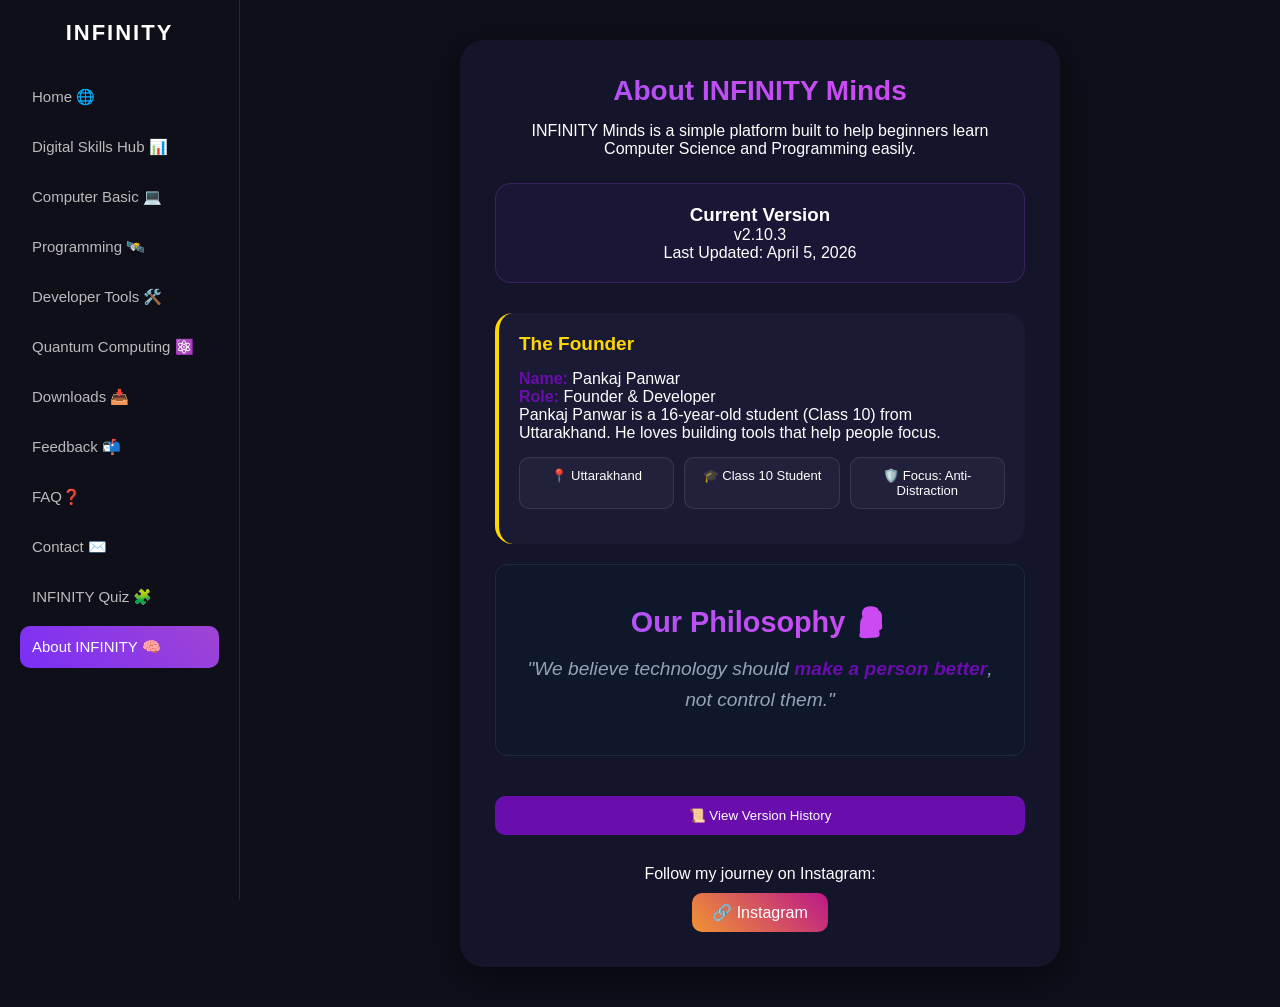
==== about.html @ c0ae026f "Add files via upload" ====
<!DOCTYPE html>
<html lang="en">
<head>
  
  <!-- Backup Code -->
  <link rel="canonical" href="https://infinitymind1.netlify.app/about.html">
  
  <!-- Google Analytics -->
  <script async src="https://www.googletagmanager.com/gtag/js?id=G-XLYRTMS32V"></script>
  <script>
    window.dataLayer = window.dataLayer || [];
    function gtag(){dataLayer.push(arguments);}
    gtag('js', new Date());
    gtag('config', 'G-XLYRTMS32V');
  </script>
  
  <meta charset="UTF-8">
  <meta name="robots" content="index, follow">
   <title>About InfinityMind – Coding Learning Platform</title>
   <meta name="description" content="Learn about InfinityMind, a platform created to help beginners start their coding journey easily.">
  <meta name="author" content="Pankaj Panwar">
  <meta name="viewport" content="width=device-width, initial-scale=1.0">
  <link rel="stylesheet" href="about.css">
  <script src="version.js" defer></script>
  
  <!-- Organization Schema -->
  
  <script type="application/ld+json">
{
  "@context": "https://schema.org",
  "@type": "Organization",
  "@id": "https://infinitymind1.netlify.app/#organization",
  "name": "INFINITY Minds",
  "alternateName": "InfinityMind1",
  "url": "https://infinitymind1.netlify.app/",
  "logo": {
    "@type": "ImageObject",
    "url": "https://infinitymind1.netlify.app/images/logo.png"
  },
  "description": "INFINITY Minds is an educational platform providing coding tutorials, programming resources, and developer tools for students and beginners.",
  
  "founder": {
    "@type": "Person",
    "name": "Pankaj Panwar"
  },

  "member": [
    {
      "@type": "Person",
      "name": "Shivin Gusain"
    }
  ],

  "contactPoint": {
    "@type": "ContactPoint",
    "contactType": "customer support",
    "email": "pankajsingh9w7@gmail.com"
  },

  "sameAs": [
    "https://instagram.com/infinitymind.tech",
    "https://github.com/infinityminds-dev"
  ]
}
</script>
  
  <script type="application/ld+json">
{
  "@context": "https://schema.org",
  "@type": "BreadcrumbList",
  "itemListElement": [
    {
      "@type": "ListItem",
      "position": 1,
      "name": "Home",
      "item": "https://infinitymind1.netlify.app/"
    },
    {
      "@type": "ListItem",
      "position": 2,
      "name": "About",
      "item": "https://infinitymind1.netlify.app/about.html"
    }
  ]
}
</script>
  
  <!-- About Page Schema -->
<script type="application/ld+json">
{
  "@context": "https://schema.org",
  "@type": "AboutPage",
  "@id": "https://infinitymind1.netlify.app/about.html",
  "url": "https://infinitymind1.netlify.app/about.html",
  "name": "About INFINITY Minds",
  "description": "Learn about INFINITY Minds, an educational platform created to help students learn coding, programming, and technology skills.",
  "isPartOf": {
    "@id": "https://infinitymind1.netlify.app/#website"
  },
  "about": {
    "@type": "Organization",
    "name": "INFINITY Minds",
    "url": "https://infinitymind1.netlify.app/"
  }
}
</script>
  
</head>

<body>
  
  <button class="menu-btn" onclick="toggleSidebar()">☰</button>

  <aside class="sidebar" id="sidebar">
    <h2 class="logo">INFINITY</h2>
    <nav>
      <a href="home.html">Home 🌐</a> 
      <a href="tutorials.html">Digital Skills Hub 📊</a>
      <a href="Computer.html">Computer Basic 💻</a>
      <a href="Course.html">Programming 🛰️</a>
      <a href="devlog.html">Developer Tools 🛠️</a>
      <a class="F" href="Quantum.html">Quantum Computing ⚛️</a>
      <a href="Download.html">Downloads 📥</a>
      <a href="feedback.html">Feedback 📬</a>
      <a href="faq.html">FAQ❓</a>
      <a href="contact.html">Contact ✉️</a>
       <a href="quiz.html" >INFINITY Quiz 🧩 </a>
      <a href="about.html" class="active">About INFINITY 🧠</a>
    </nav>
  </aside>

  <div class="content-wrapper">
    <section class="about-infinity">
      <h2>About INFINITY Minds</h2>
      <p>INFINITY Minds is a simple platform built to help beginners learn Computer Science and Programming easily.</p>

        <div class="version-box">
    <h3>Current Version</h3>
    <p id="version-number"></p>
    <p id="last-updated"></p>
  </div>

      <div class="founder-card">
        <h3 class="section-title">The Founder</h3>
        <div class="founder-details">
          <p><strong>Name:</strong> Pankaj Panwar</p>
          
          <p><strong>Role:</strong> Founder & Developer</p>
          <p>Pankaj Panwar is a 16-year-old student (Class 10) from Uttarakhand. He loves building tools that help people focus.</p>
          
          <div class="quick-stats-grid">
            <div class="stat-item">📍 Uttarakhand</div>
            <div class="stat-item">🎓 Class 10 Student</div>
            <div class="stat-item">🛡️ Focus: Anti-Distraction</div>
          </div>
        </div>
      </div>

      <section class="philosophy-section" style="text-align: center; padding: 40px 20px; background: #0f172a; border-radius: 12px; margin: 20px 0; border: 1px solid #1e293b;">
    <h2 style="color: #38bdf8; font-size: 1.8rem; margin-bottom: 15px;">Our Philosophy 🗿</h2>
    <p style="color: #94a3b8; font-size: 1.2rem; font-style: italic; line-height: 1.6;">
        "We believe technology should <strong>make a person better</strong>, not control them."
    </p>
</section>

      
      <button class="changelog-btn" onclick="window.location.href='changelog.html'" style="width:100%; margin-top:20px; padding:12px; background:#6a0dad; color:white; border:none; border-radius:10px; cursor:pointer;">
        📜 View Version History
      </button>

      <div class="social-section" style="margin-top:30px;">
        <p>Follow my journey on Instagram:</p>
        <a href="https://instagram.com/infinitymind.tech" target="_blank" style="display:inline-block; margin-top:10px; padding:10px 20px; background:linear-gradient(45deg, #f09433, #bc1888); color:white; text-decoration:none; border-radius:10px;">
          🔗 Instagram
        </a>
      </div>
    </section>
  </div>

  <script>
    function toggleSidebar() {
      document.getElementById('sidebar').classList.toggle('show');
    }
  </script>
</body>
---- about.css ----
/* RESET & BASE */
* {
  margin: 0;
  padding: 0;
  box-sizing: border-box;
  font-family: 'Segoe UI', Arial, sans-serif;
}

body {
  background: #0f0f1a;
  color: white;
  min-height: 100vh;
  overflow-x: hidden;
}

/* SIDEBAR - Fixed Desktop Layout */
.sidebar {
  width: 240px;
  background: #0f0f1a;
  border-right: 1px solid rgba(255, 255, 255, 0.1);
  height: 100vh;
  position: fixed;
  left: 0;
  top: 0;
  padding: 20px;
  transition: 0.3s ease;
  z-index: 1001;
}

.logo {
  color: #fff;
  text-align: center;
  font-size: 22px;
  margin-bottom: 30px;
  font-weight: bold;
  letter-spacing: 2px;
}

.sidebar nav a {
  display: block;
  padding: 12px;
  margin-bottom: 8px;
  text-decoration: none;
  color: #bbb;
  border-radius: 10px;
  transition: 0.3s;
  font-size: 15px;
}

.sidebar nav a:hover {
  background: rgba(168, 85, 247, 0.1);
  color: #c084fc;
}

.sidebar nav a.active {
  background: linear-gradient(45deg, #7b2ff7, #9f44d3);
  color: white;
}

/* CONTENT WRAPPER */
.content-wrapper {
  margin-left: 240px; /* Sidebar ke liye jagah */
  padding: 40px 20px;
  display: flex;
  justify-content: center;
  transition: 0.3s;
}

/* ABOUT SECTION */
.about-infinity {
  width: 100%;
  max-width: 600px;
  background: #14142b;
  padding: 35px;
  border-radius: 24px;
  box-shadow: 0 10px 40px rgba(0, 0, 0, 0.5);
  text-align: center;
}

.about-infinity h2 {
  font-size: 28px;
  margin-bottom: 15px;
  background: linear-gradient(45deg, #a855f7, #d946ef);
  -webkit-background-clip: text;
  -webkit-text-fill-color: transparent;
}

/* VERSION BOX */
.version-box {
  background: rgba(168, 85, 247, 0.05);
  border: 1px solid rgba(168, 85, 247, 0.2);
  padding: 20px;
  border-radius: 16px;
  margin: 25px 0;
}

/* FOUNDER CARD */
.founder-card {
  margin-top: 30px;
  padding: 20px;
  background: #1a1a35;
  border-radius: 18px;
  text-align: left;
  border-left: 4px solid #ffd700;
}

.section-title { color: #ffd700; font-size: 19px; margin-bottom: 15px; }

/* STATS GRID */
.quick-stats-grid {
  display: grid;
  grid-template-columns: repeat(auto-fit, minmax(140px, 1fr));
  gap: 10px;
  margin: 15px 0;
}

.stat-item {
  background: rgba(255, 255, 255, 0.03);
  padding: 10px;
  border-radius: 10px;
  font-size: 13px;
  border: 1px solid rgba(255, 255, 255, 0.1);
  text-align: center;
}

/* MOBILE MENU BUTTON */
.menu-btn {
  display: none;
  position: fixed;
  top: 15px;
  left: 15px;
  width: 45px;
  height: 45px;
  background: #6a0dad;
  color: white;
  border: none;
  border-radius: 10px;
  z-index: 1002;
  font-size: 20px;
  cursor: pointer;
}

/* MOBILE RESPONSIVE FIXES */
@media (max-width: 768px) {
  .sidebar {
    transform: translateX(-100%); /* Mobile par chhupa do */
  }

  .sidebar.show {
    transform: translateX(0); /* Button click par dikhao */
  }

  .content-wrapper {
    margin-left: 0; /* Mobile par sidebar ki jagah zero */
    padding-top: 80px;
  }

  .menu-btn {
    display: flex;
    align-items: center;
    justify-content: center;
  }

  .quick-stats-grid {
    grid-template-columns: 1fr;
  }
}


strong{
  
  color:#6a0dad;
}
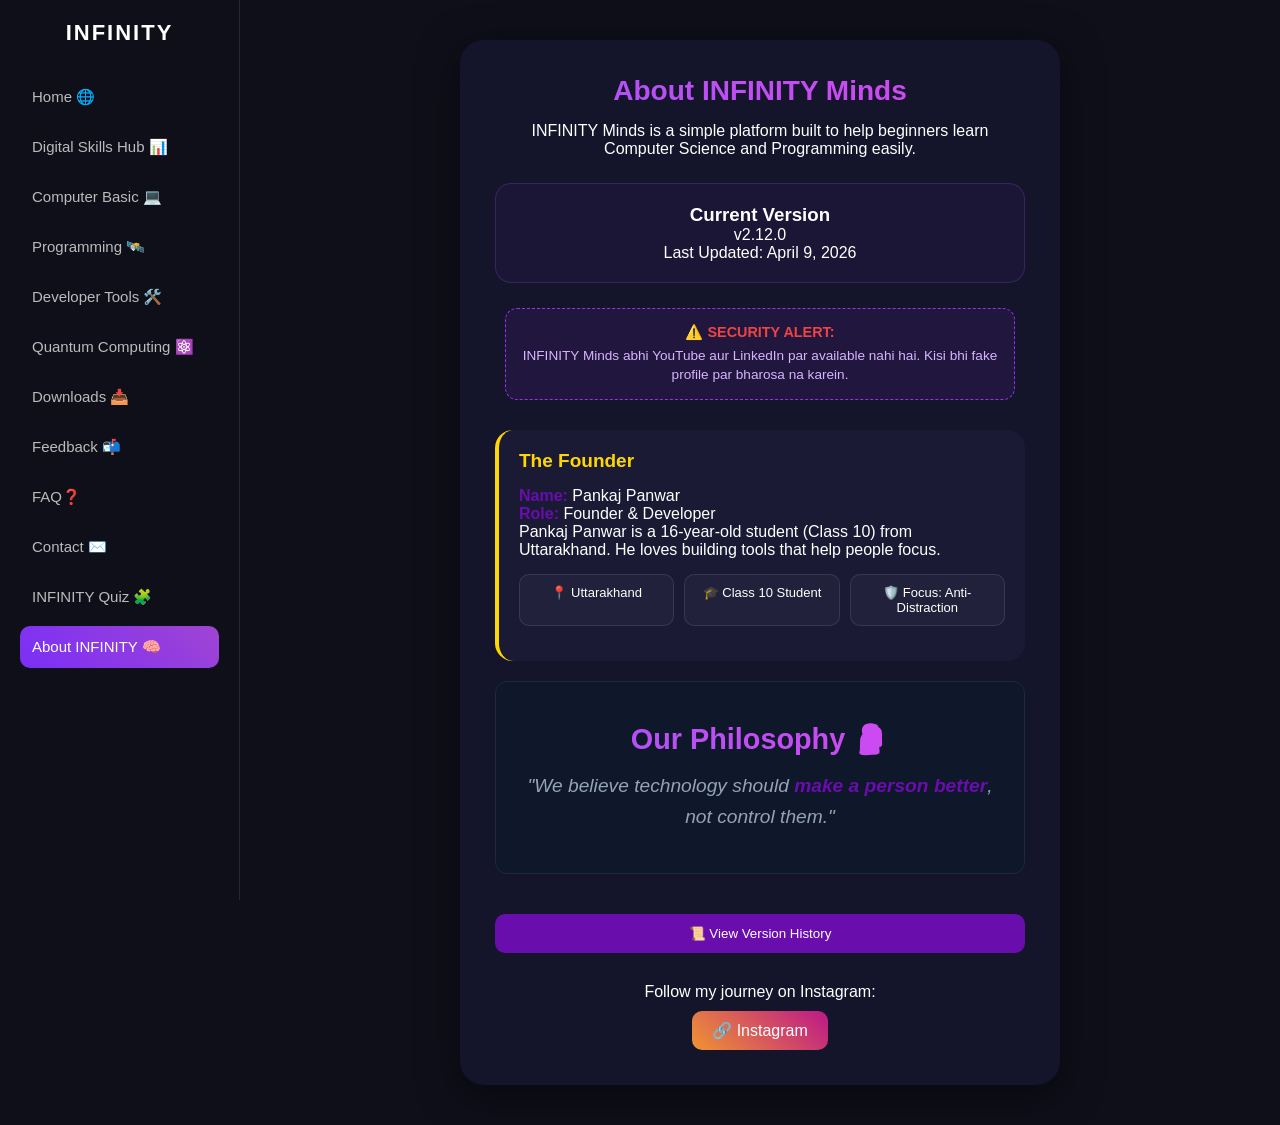
==== commit 47eaa6bf: "Add files via upload" ====
--- a/about.html
+++ b/about.html
@@ -2,8 +2,6 @@
 <html lang="en">
 <head>
   
-  <!-- Backup Code -->
-  <link rel="canonical" href="https://infinitymind1.netlify.app/about.html">
   
   <!-- Google Analytics -->
   <script async src="https://www.googletagmanager.com/gtag/js?id=G-XLYRTMS32V"></script>
@@ -139,6 +137,16 @@
     <p id="version-number"></p>
     <p id="last-updated"></p>
   </div>
+      
+      <div style="background: rgba(147, 51, 234, 0.1); border: 1px dashed #9333ea; padding: 15px; border-radius: 12px; margin: 20px 10px; text-align: center;">
+    <p style="font-size: 0.9em; color: #ef4444; font-weight: bold; margin: 0;">
+        ⚠️ SECURITY ALERT:
+    </p>
+    <p style="font-size: 0.85em; color: #d8b4fe; margin: 5px 0 0 0; line-height: 1.4;">
+        INFINITY Minds abhi YouTube aur LinkedIn par available nahi hai. Kisi bhi fake profile par bharosa na karein.
+    </p>
+</div>
+
 
       <div class="founder-card">
         <h3 class="section-title">The Founder</h3>
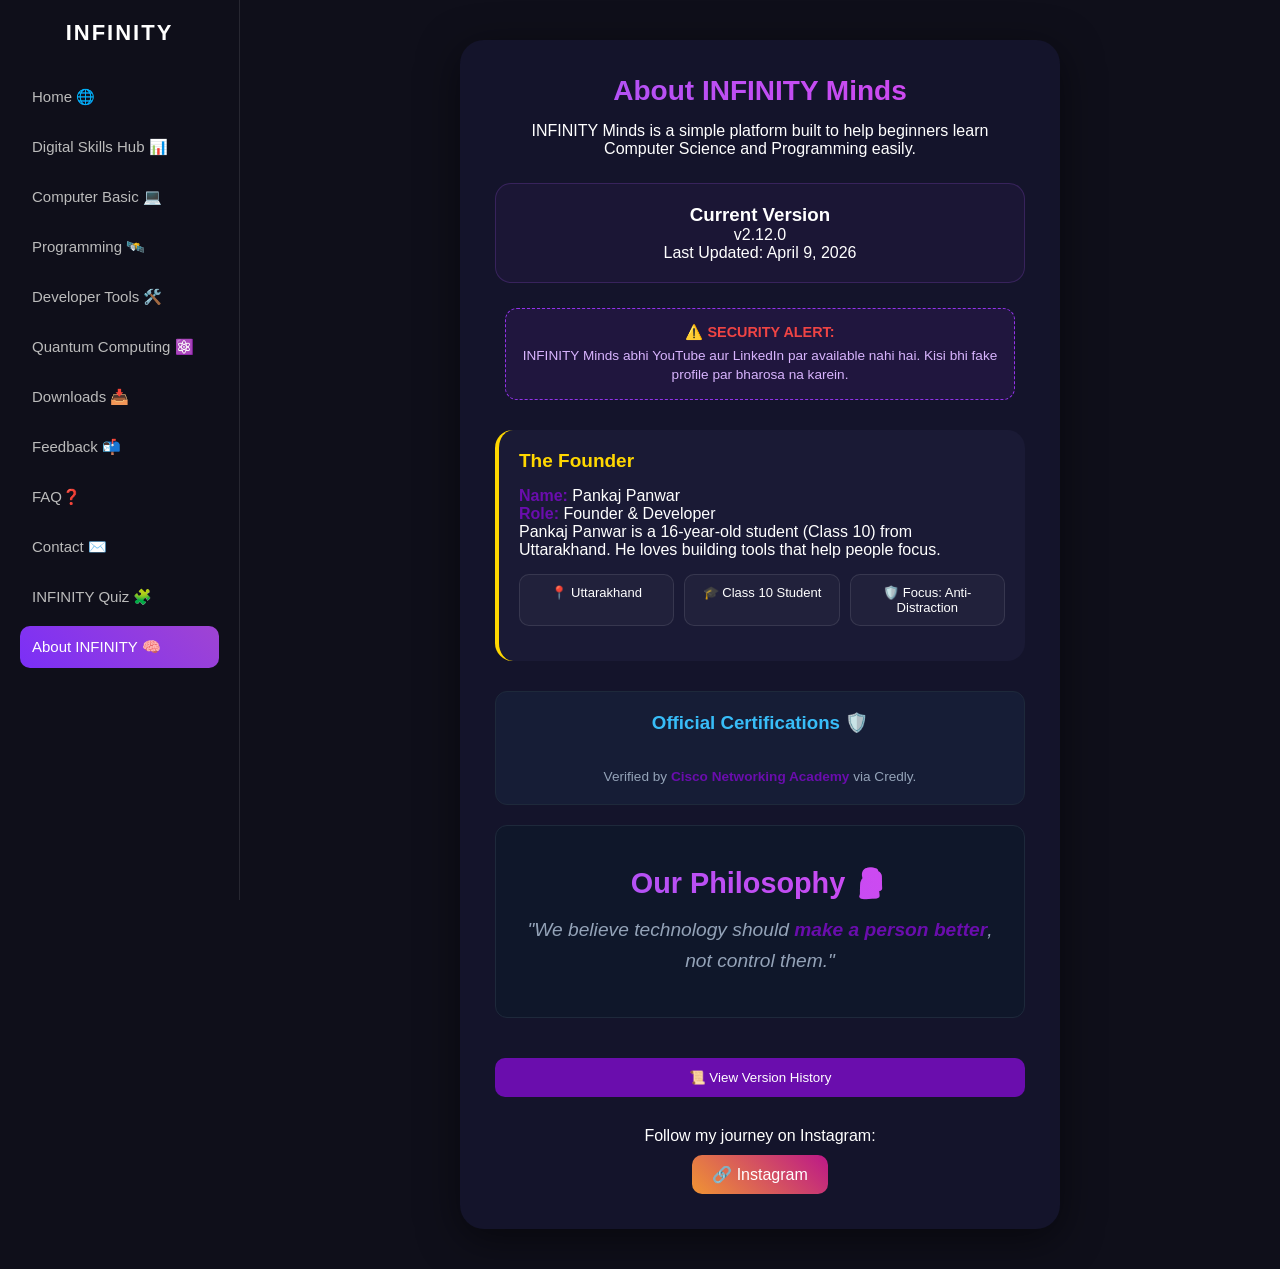
==== commit 09ab04d4: "Add files via upload" ====
--- a/about.html
+++ b/about.html
@@ -1,6 +1,7 @@
 <!DOCTYPE html>
 <html lang="en">
 <head>
+  <link rel="canonical" href="https://infinityminds.vercel.app/" />
   
   
   <!-- Google Analytics -->
@@ -164,6 +165,20 @@
         </div>
       </div>
 
+      <section class="certifications-section" style="margin-top: 30px; text-align: center; padding: 20px; background: rgba(56, 189, 248, 0.05); border-radius: 12px; border: 1px solid #1e293b;">
+    <h3 style="color: #38bdf8; margin-bottom: 20px;">Official Certifications 🛡️</h3>
+    
+    <div style="display: flex; justify-content: center; align-items: center; flex-wrap: wrap; gap: 20px;">
+        <div data-iframe-width="150" data-iframe-height="270" data-share-badge-id="d1251ff2-654f-4cbd-8a54-75632d92e60d" data-share-badge-host="https://www.credly.com"></div>
+        <script type="text/javascript" async src="//cdn.credly.com/assets/utilities/embed.js"></script>
+        </div>
+    
+    <p style="color: #94a3b8; font-size: 0.85em; margin-top: 15px;">
+        Verified by <strong>Cisco Networking Academy</strong> via Credly.
+    </p>
+</section>
+
+      
       <section class="philosophy-section" style="text-align: center; padding: 40px 20px; background: #0f172a; border-radius: 12px; margin: 20px 0; border: 1px solid #1e293b;">
     <h2 style="color: #38bdf8; font-size: 1.8rem; margin-bottom: 15px;">Our Philosophy 🗿</h2>
     <p style="color: #94a3b8; font-size: 1.2rem; font-style: italic; line-height: 1.6;">
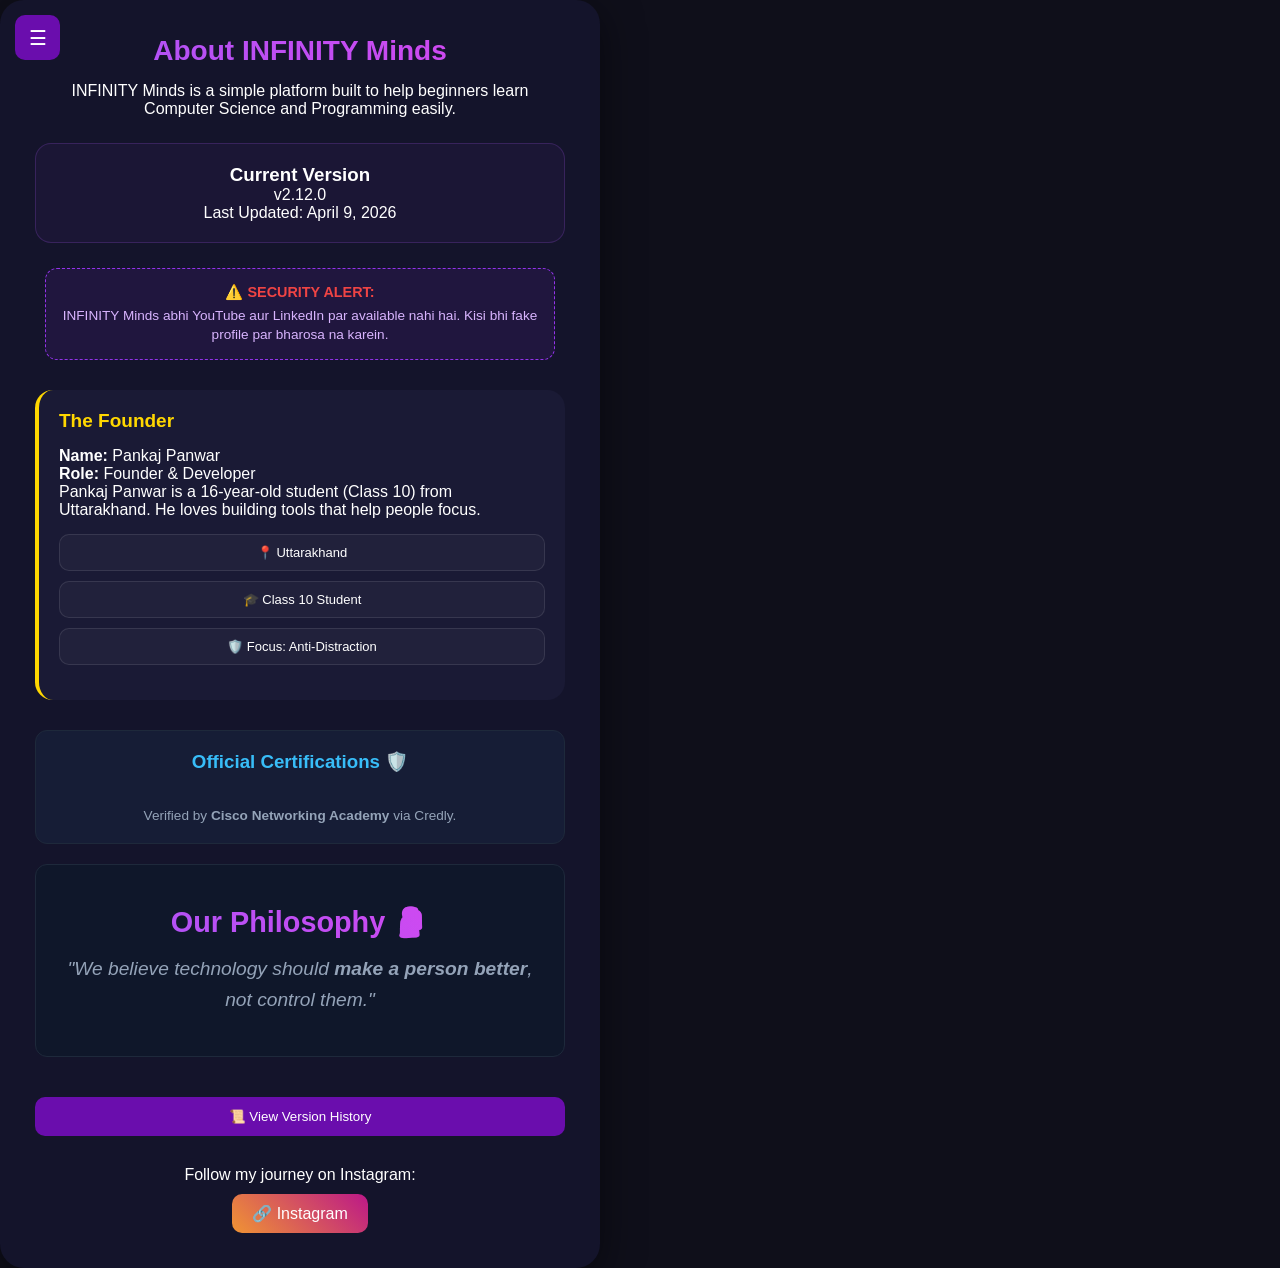
==== commit 71b24756: "Add files via upload" ====
--- a/about.html
+++ b/about.html
@@ -165,15 +165,18 @@
         </div>
       </div>
 
-      <section class="certifications-section" style="margin-top: 30px; text-align: center; padding: 20px; background: rgba(56, 189, 248, 0.05); border-radius: 12px; border: 1px solid #1e293b;">
+       <section class="certifications-section" style="margin-top: 30px; text-align: center; padding: 20px; background: rgba(56, 189, 248, 0.05); border-radius: 12px; border: 1px solid #1e293b;">
     <h3 style="color: #38bdf8; margin-bottom: 20px;">Official Certifications 🛡️</h3>
     
-    <div style="display: flex; justify-content: center; align-items: center; flex-wrap: wrap; gap: 20px;">
+    <div style="display: flex; justify-content: center; align-items: center; flex-wrap: wrap; gap: 30px;">
         <div data-iframe-width="150" data-iframe-height="270" data-share-badge-id="d1251ff2-654f-4cbd-8a54-75632d92e60d" data-share-badge-host="https://www.credly.com"></div>
+        
+        <div data-iframe-width="150" data-iframe-height="270" data-share-badge-id="08b6884e-6ba9-4ff5-a42a-7bb5329cc41d" data-share-badge-host="https://www.credly.com"></div>
+        
         <script type="text/javascript" async src="//cdn.credly.com/assets/utilities/embed.js"></script>
-        </div>
+    </div>
     
-    <p style="color: #94a3b8; font-size: 0.85em; margin-top: 15px;">
+         <p style="color: #94a3b8; font-size: 0.85em; margin-top: 15px;">
         Verified by <strong>Cisco Networking Academy</strong> via Credly.
     </p>
 </section>
@@ -199,12 +202,11 @@
       </div>
     </section>
   </div>
-
-  <script>
+<script>
     function toggleSidebar() {
-      document.getElementById('sidebar').classList.toggle('show');
+        document.getElementById('sidebar').classList.toggle('active');
     }
-  </script>
+</script>
 </body>
 
 
--- a/about.css
+++ b/about.css
@@ -1,4 +1,12 @@
 /* RESET & BASE */
+:root {
+    --bg-color: #050810;
+    --sidebar-bg: #0a0f1c;
+    --accent-purple: #a855f7;
+    --text-main: #f1f5f9;
+    --text-muted: #94a3b8;
+    --glass: rgba(15, 23, 42, 0.6);
+}
 * {
   margin: 0;
   padding: 0;
@@ -13,58 +21,60 @@
   overflow-x: hidden;
 }
 
-/* SIDEBAR - Fixed Desktop Layout */
+/* 3. SIDEBAR (PROFESSIONAL & SCROLLABLE) */
 .sidebar {
-  width: 240px;
-  background: #0f0f1a;
-  border-right: 1px solid rgba(255, 255, 255, 0.1);
-  height: 100vh;
-  position: fixed;
-  left: 0;
-  top: 0;
-  padding: 20px;
-  transition: 0.3s ease;
-  z-index: 1001;
+    position: fixed;
+    top: 0;
+    left: 0;
+    width: 280px;
+    height: 100%;
+    background: var(--sidebar-bg);
+    z-index: 10000;
+    transform: translateX(-100%);
+    transition: 0.4s cubic-bezier(0.4, 0, 0.2, 1);
+    padding: 80px 20px 30px;
+    border-right: 1px solid rgba(168, 85, 247, 0.2);
+    display: flex;
+    flex-direction: column;
+    overflow-y: auto;
 }
 
-.logo {
-  color: #fff;
-  text-align: center;
-  font-size: 22px;
-  margin-bottom: 30px;
-  font-weight: bold;
-  letter-spacing: 2px;
+.sidebar.active {
+    transform: translateX(0);
+}
+
+.sidebar .logo {
+    font-size: 24px;
+    font-weight: 800;
+    color: var(--accent-purple);
+    text-align: center;
+    margin-bottom: 30px;
+    letter-spacing: 2px;
+}
+
+.sidebar nav {
+    display: flex;
+    flex-direction: column;
+    gap: 8px;
 }
 
 .sidebar nav a {
-  display: block;
-  padding: 12px;
-  margin-bottom: 8px;
-  text-decoration: none;
-  color: #bbb;
-  border-radius: 10px;
-  transition: 0.3s;
-  font-size: 15px;
+    text-decoration: none;
+    color: var(--text-muted);
+    padding: 12px 15px;
+    border-radius: 10px;
+    font-size: 14px;
+    background: rgba(255, 255, 255, 0.03);
+    transition: 0.3s;
+    display: block;
 }
 
-.sidebar nav a:hover {
-  background: rgba(168, 85, 247, 0.1);
-  color: #c084fc;
+.sidebar nav a:hover, .sidebar nav a.active {
+    background: rgba(168, 85, 247, 0.15);
+    color: var(--accent-purple);
+    transform: translateX(5px);
 }
 
-.sidebar nav a.active {
-  background: linear-gradient(45deg, #7b2ff7, #9f44d3);
-  color: white;
-}
-
-/* CONTENT WRAPPER */
-.content-wrapper {
-  margin-left: 240px; /* Sidebar ke liye jagah */
-  padding: 40px 20px;
-  display: flex;
-  justify-content: center;
-  transition: 0.3s;
-}
 
 /* ABOUT SECTION */
 .about-infinity {
@@ -140,20 +150,6 @@
   cursor: pointer;
 }
 
-/* MOBILE RESPONSIVE FIXES */
-@media (max-width: 768px) {
-  .sidebar {
-    transform: translateX(-100%); /* Mobile par chhupa do */
-  }
-
-  .sidebar.show {
-    transform: translateX(0); /* Button click par dikhao */
-  }
-
-  .content-wrapper {
-    margin-left: 0; /* Mobile par sidebar ki jagah zero */
-    padding-top: 80px;
-  }
 
   .menu-btn {
     display: flex;
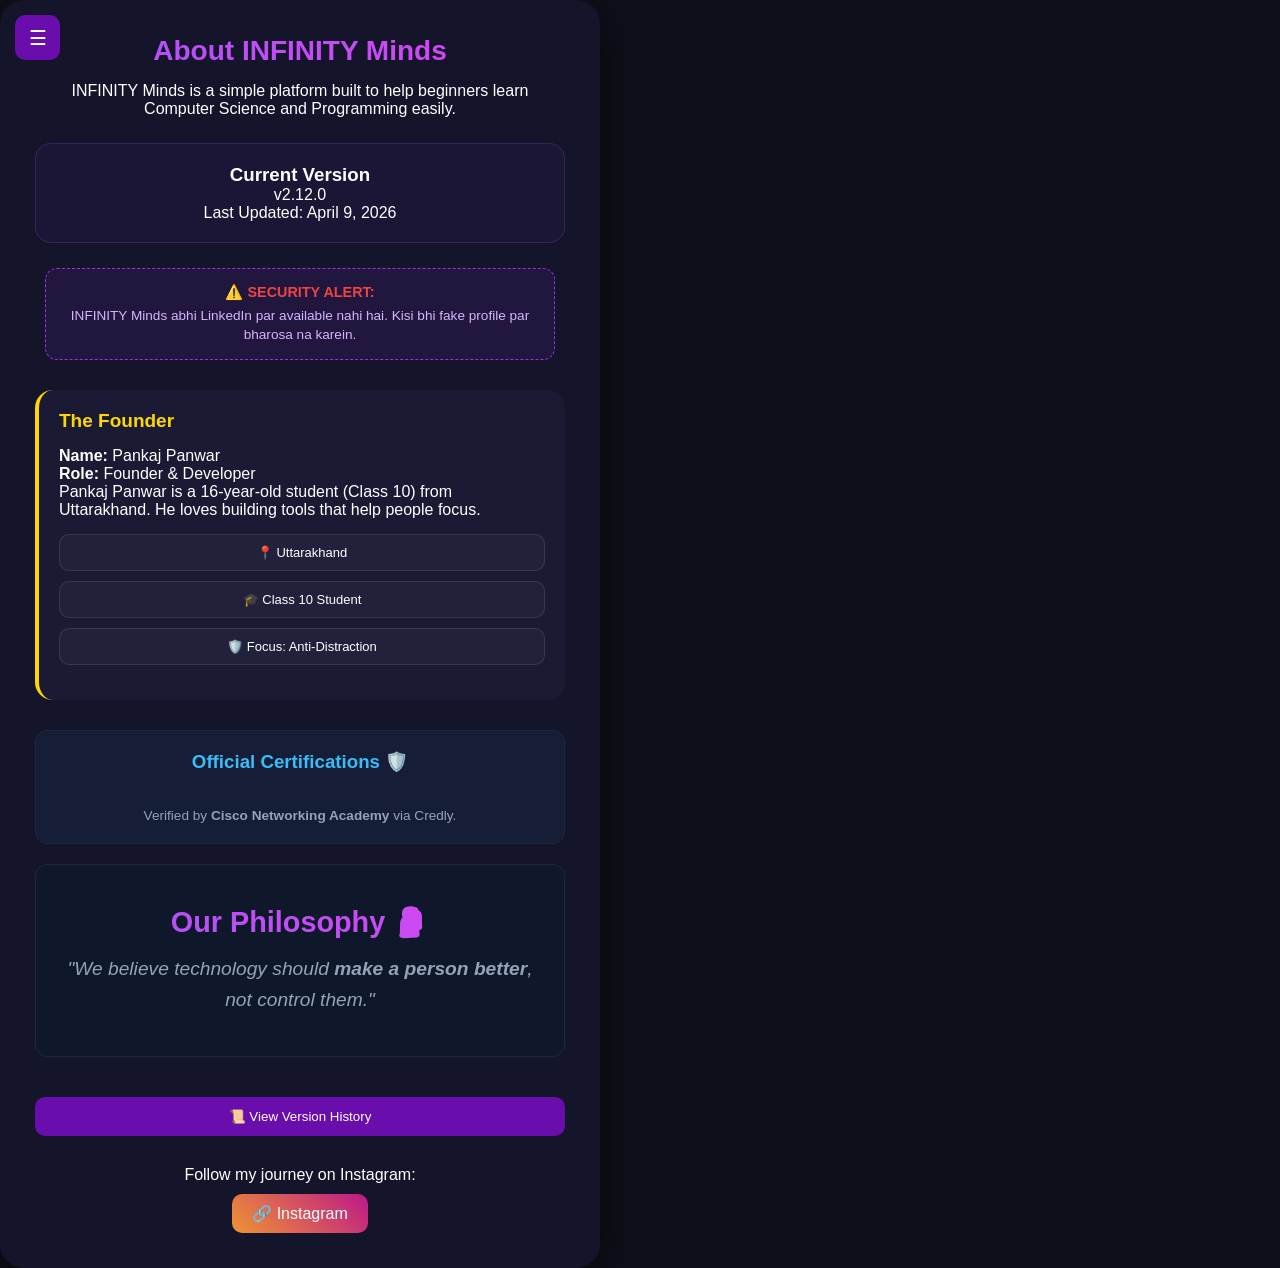
==== commit 1e308d8a: "Add files via upload" ====
--- a/about.html
+++ b/about.html
@@ -144,7 +144,7 @@
         ⚠️ SECURITY ALERT:
     </p>
     <p style="font-size: 0.85em; color: #d8b4fe; margin: 5px 0 0 0; line-height: 1.4;">
-        INFINITY Minds abhi YouTube aur LinkedIn par available nahi hai. Kisi bhi fake profile par bharosa na karein.
+        INFINITY Minds abhi LinkedIn par available nahi hai. Kisi bhi fake profile par bharosa na karein.
     </p>
 </div>
 
@@ -165,21 +165,26 @@
         </div>
       </div>
 
-       <section class="certifications-section" style="margin-top: 30px; text-align: center; padding: 20px; background: rgba(56, 189, 248, 0.05); border-radius: 12px; border: 1px solid #1e293b;">
+<section class="certifications-section" style="margin-top: 30px; text-align: center; padding: 20px; background: rgba(56, 189, 248, 0.05); border-radius: 12px; border: 1px solid #1e293b;">
     <h3 style="color: #38bdf8; margin-bottom: 20px;">Official Certifications 🛡️</h3>
     
     <div style="display: flex; justify-content: center; align-items: center; flex-wrap: wrap; gap: 30px;">
         <div data-iframe-width="150" data-iframe-height="270" data-share-badge-id="d1251ff2-654f-4cbd-8a54-75632d92e60d" data-share-badge-host="https://www.credly.com"></div>
         
         <div data-iframe-width="150" data-iframe-height="270" data-share-badge-id="08b6884e-6ba9-4ff5-a42a-7bb5329cc41d" data-share-badge-host="https://www.credly.com"></div>
+
+        <div data-iframe-width="150" data-iframe-height="270" data-share-badge-id="85da827e-a1cd-4ce0-91c5-1d466e1e0c59" data-share-badge-host="https://www.credly.com"></div>
+
+        <div data-iframe-width="150" data-iframe-height="270" data-share-badge-id="5515bd49-b2d1-4d85-8950-1f40abf9bfcb" data-share-badge-host="https://www.credly.com"></div>
         
         <script type="text/javascript" async src="//cdn.credly.com/assets/utilities/embed.js"></script>
     </div>
     
-         <p style="color: #94a3b8; font-size: 0.85em; margin-top: 15px;">
+    <p style="color: #94a3b8; font-size: 0.85em; margin-top: 15px;">
         Verified by <strong>Cisco Networking Academy</strong> via Credly.
     </p>
 </section>
+
 
       
       <section class="philosophy-section" style="text-align: center; padding: 40px 20px; background: #0f172a; border-radius: 12px; margin: 20px 0; border: 1px solid #1e293b;">
